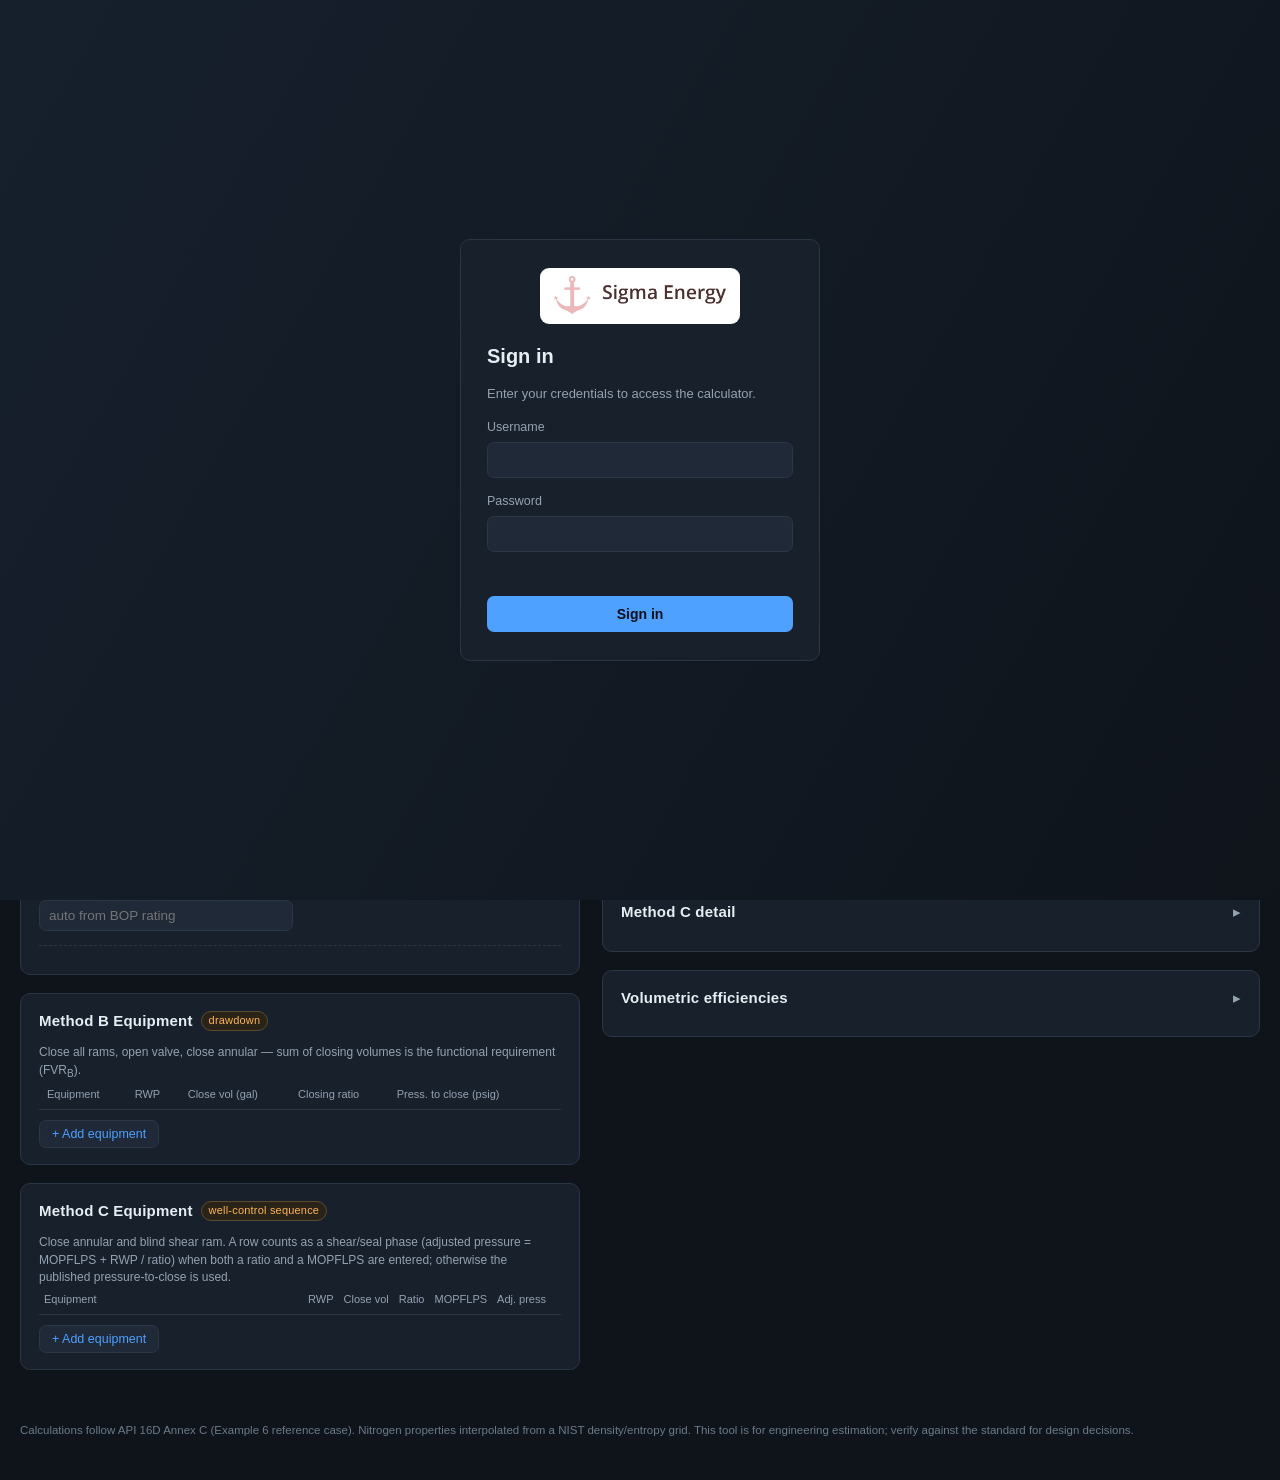
==== index.html @ 119931ff "Add files via upload" ====
<!DOCTYPE html>
<html lang="en">
<head>
  <meta charset="UTF-8" />
  <meta name="viewport" content="width=device-width, initial-scale=1.0" />
  <title>API 16D Accumulator Sizing Calculator</title>
  <meta name="description" content="Interactive API 16D surface BOP accumulator sizing calculator (Methods B & C) with NIST nitrogen properties." />
  <link rel="stylesheet" href="css/style.css" />
</head>
<body>
  <header class="topbar">
    <div class="wrap topbar-row">
      <div class="brand">
        <div class="logo-chip"><img src="assets/Logo.png" alt="Sigma Energy" class="logo" /></div>
        <div>
          <h1>API 16D Accumulator Sizing</h1>
          <p class="sub">Offshore surface BOP stack &mdash; Method B (drawdown) + Method C (well-control) optimization, with NIST nitrogen properties. <a href="edition2.html" class="ed-link">2nd edition (Method A / B) &rarr;</a></p>
        </div>
      </div>
      <button id="logoutBtn" class="logout" style="display:none">Log out</button>
    </div>
  </header>

  <main class="wrap layout">
    <!-- ============ INPUT COLUMN ============ -->
    <section class="col inputs">
      <div class="card">
        <h2>Environmental &amp; Accumulator Inputs</h2>
        <div class="grid2">
          <label>Atmospheric pressure <span class="u">psia</span>
            <input type="number" id="atmospheric" value="14.7" step="0.1" /></label>
          <label>Surface temp at precharge <span class="u">&deg;F</span>
            <input type="number" id="surfaceTemp" value="85" step="1" /></label>
          <label>Temperature range &plusmn; <span class="u">&deg;F</span>
            <input type="number" id="tempRange" value="15" step="1" /></label>
          <label>Accumulator RWP (system) <span class="u">psig</span>
            <input type="number" id="rwp" value="3000" step="50" /></label>
          <label>MOP override <span class="u">psig (optional)</span>
            <input type="number" id="mopOverride" placeholder="auto (shear calc)" step="10" /></label>
          <label>Precharge override <span class="u">psig (optional)</span>
            <input type="number" id="prechargeOverride" value="1624" step="10" /></label>
        </div>
        <p class="note">Pump stop (Method B, 100%) = RWP &nbsp;&bull;&nbsp; pump start (Method C, 90%) = 0.9 &times; RWP.
          Leave precharge override blank to use the calculated optimum.</p>
      </div>

      <div class="card">
        <h2>Shear Pressure Calculator <span class="tag">Cameron EB702D</span></h2>
        <div class="grid2">
          <label class="full">BOP type
            <select id="sh_bopType"></select></label>
          <label>RAM type
            <select id="sh_ramType"></select></label>
          <label>Pipe grade
            <select id="sh_pipeGrade"></select></label>
          <label>Pipe OD <span class="u">in</span>
            <input type="number" id="sh_od" value="3.5" step="0.01" /></label>
          <label>Wall thickness <span class="u">in</span>
            <input type="number" id="sh_wall" value="0.45" step="0.01" /></label>
          <label>Pipe weight <span class="u">ppf</span>
            <input type="number" id="sh_ppf" value="13.3" step="0.1" /></label>
          <label>Wellbore pressure Pw <span class="u">psi</span>
            <input type="number" id="sh_pw" value="3000" step="50" /></label>
          <label>Max operator pressure <span class="u">psi (override)</span>
            <input type="number" id="sh_maxOp" placeholder="auto from BOP rating" step="50" /></label>
        </div>
        <div id="shearResult" class="mini-result"></div>
      </div>

      <div class="card">
        <h2>Method B Equipment <span class="tag">drawdown</span></h2>
        <p class="note">Close all rams, open valve, close annular &mdash; sum of closing volumes is the functional requirement (FVR<sub>B</sub>).</p>
        <table class="eq" id="mbTable">
          <thead><tr><th>Equipment</th><th>RWP</th><th>Close vol (gal)</th><th>Closing ratio</th><th>Press. to close (psig)</th><th></th></tr></thead>
          <tbody></tbody>
        </table>
        <button class="add" data-add="mb">+ Add equipment</button>
      </div>

      <div class="card">
        <h2>Method C Equipment <span class="tag">well-control sequence</span></h2>
        <p class="note">Close annular and blind shear ram. A row counts as a shear/seal phase
          (adjusted pressure = MOPFLPS + RWP / ratio) when both a ratio and a MOPFLPS are entered; otherwise the published pressure-to-close is used.</p>
        <table class="eq" id="mcTable">
          <thead><tr><th>Equipment</th><th>RWP</th><th>Close vol</th><th>Ratio</th><th>MOPFLPS</th><th>Adj. press</th><th></th></tr></thead>
          <tbody></tbody>
        </table>
        <button class="add" data-add="mc">+ Add equipment</button>
      </div>
    </section>

    <!-- ============ RESULTS COLUMN ============ -->
    <section class="col results">
      <div class="card headline">
        <div class="headline-main">
          <div class="big" id="r_minVolume">&mdash;</div>
          <div class="big-label">Minimum accumulator volume required (gal)</div>
        </div>
        <div class="headline-side">
          <div class="kpi"><span id="r_b11">&mdash;</span><label>&times; 11-gal bottles</label></div>
          <div class="kpi"><span id="r_b15">&mdash;</span><label>&times; 15-gal bottles</label></div>
          <div class="kpi"><span id="r_precharge">&mdash;</span><label>precharge (psig)</label></div>
        </div>
      </div>

      <div class="card">
        <h2>Volume vs. Precharge Pressure</h2>
        <canvas id="chart" width="640" height="360"></canvas>
        <div class="legend">
          <span class="lg lg-b">Method B</span>
          <span class="lg lg-c">Method C</span>
          <span class="lg lg-opt">Selected optimum</span>
        </div>
      </div>

      <div class="card">
        <h2>Decision &amp; Optimization</h2>
        <div id="r_decision" class="decision"></div>
      </div>

      <div class="card collapsible">
        <h2 class="toggle">Method B detail <span class="chev">&#9656;</span></h2>
        <div class="body" id="r_methodB"></div>
      </div>
      <div class="card collapsible">
        <h2 class="toggle">Method C detail <span class="chev">&#9656;</span></h2>
        <div class="body" id="r_methodC"></div>
      </div>
      <div class="card collapsible">
        <h2 class="toggle">Volumetric efficiencies <span class="chev">&#9656;</span></h2>
        <div class="body" id="r_ve"></div>
      </div>
    </section>
  </main>

  <footer class="wrap foot">
    <p>Calculations follow API 16D Annex C (Example 6 reference case). Nitrogen properties interpolated from a NIST density/entropy grid.
       This tool is for engineering estimation; verify against the standard for design decisions.</p>
  </footer>

  <div id="loading" class="loading">Loading NIST property data&hellip;</div>

  <div id="login" class="login" style="display:none">
    <form id="loginForm" class="login-box" autocomplete="off">
      <div class="logo-chip login-chip"><img src="assets/Logo.png" alt="Sigma Energy" class="login-logo" /></div>
      <h2>Sign in</h2>
      <p class="login-sub">Enter your credentials to access the calculator.</p>
      <label>Username
        <input type="text" id="loginUser" autocomplete="username" required /></label>
      <label>Password
        <input type="password" id="loginPass" autocomplete="current-password" required /></label>
      <div id="loginError" class="login-error"></div>
      <button type="submit" class="login-btn" id="loginBtn">Sign in</button>
    </form>
  </div>

  <script src="js/config.js"></script>
  <script src="js/auth.js"></script>
  <script src="js/app.js"></script>
</body>
</html>
---- css/style.css ----
:root {
  --bg: #0f141b;
  --panel: #18202b;
  --panel-2: #1f2937;
  --line: #2b3645;
  --text: #e6edf3;
  --muted: #93a1b1;
  --accent: #4ea1ff;
  --accent-2: #ffb454;
  --b: #4ea1ff;
  --c: #ff7a59;
  --opt: #58d68d;
  --warn: #ff6b6b;
  --ok: #58d68d;
  --radius: 10px;
  font-synthesis: none;
}

* { box-sizing: border-box; }

body {
  margin: 0;
  background: var(--bg);
  color: var(--text);
  font-family: "Segoe UI", Roboto, Helvetica, Arial, sans-serif;
  line-height: 1.45;
  -webkit-font-smoothing: antialiased;
}

.wrap { max-width: 1280px; margin: 0 auto; padding: 0 20px; }

.topbar {
  background: linear-gradient(120deg, #16202d, #0f141b);
  border-bottom: 1px solid var(--line);
  padding: 22px 0 18px;
}
.topbar h1 { margin: 0; font-size: 26px; letter-spacing: 0.3px; }
.topbar .sub { margin: 6px 0 0; color: var(--muted); font-size: 14px; }
.ed-link { color: var(--accent, #4ea1ff); text-decoration: none; margin-left: 8px; font-size: 13px; }
.ed-link:hover { text-decoration: underline; }

.layout { display: grid; grid-template-columns: 560px 1fr; gap: 22px; padding-top: 22px; padding-bottom: 40px; align-items: start; }
@media (max-width: 1120px) { .layout { grid-template-columns: 1fr; } }

.col { display: flex; flex-direction: column; gap: 18px; }

.card {
  background: var(--panel);
  border: 1px solid var(--line);
  border-radius: var(--radius);
  padding: 16px 18px;
}
.card h2 {
  margin: 0 0 12px;
  font-size: 15px;
  font-weight: 600;
  letter-spacing: 0.2px;
  display: flex; align-items: center; gap: 8px;
}
.tag {
  font-size: 11px; font-weight: 500; color: var(--accent-2);
  border: 1px solid #5a4a2e; background: #2a2418; padding: 1px 7px; border-radius: 20px;
}

label { display: flex; flex-direction: column; font-size: 12.5px; color: var(--muted); gap: 4px; }
label .u { color: #6c7a89; font-size: 11px; }
.grid2 { display: grid; grid-template-columns: 1fr 1fr; gap: 12px 14px; }
.grid2 .full { grid-column: 1 / -1; }

input, select {
  background: var(--panel-2);
  border: 1px solid var(--line);
  color: var(--text);
  border-radius: 7px;
  padding: 7px 9px;
  font-size: 13.5px;
  width: 100%;
}
input:focus, select:focus { outline: none; border-color: var(--accent); }

.note { color: var(--muted); font-size: 12px; margin: 12px 0 0; }

.mini-result {
  margin-top: 14px; border-top: 1px dashed var(--line); padding-top: 12px;
  font-size: 13px; display: grid; gap: 6px;
}
.mini-result .row { display: flex; justify-content: space-between; gap: 10px; }
.mini-result .row b { font-variant-numeric: tabular-nums; }
.badge { font-size: 11.5px; padding: 2px 8px; border-radius: 20px; }
.badge.ok { background: #15301f; color: var(--ok); border: 1px solid #1f5236; }
.badge.no { background: #321617; color: var(--warn); border: 1px solid #5a2326; }

/* equipment tables */
table.eq { width: 100%; border-collapse: collapse; font-size: 12.5px; }
table.eq th { text-align: left; color: var(--muted); font-weight: 500; padding: 6px 8px; border-bottom: 1px solid var(--line); font-size: 11px; }
table.eq td { padding: 7px 8px; border-bottom: 1px solid #222c38; vertical-align: middle; }
table.eq select, table.eq input { padding: 6px 8px; font-size: 12.5px; }
table.eq input.small { width: 90px; }
/* Method C has more columns; keep the numeric ones tight (and the cell padding
   smaller) so the whole table fits the card and the equipment column gets the
   remaining width like Method B. */
#mcTable th:not(:first-child), #mcTable td:not(:first-child) { width: 1%; white-space: nowrap; }
#mcTable th, #mcTable td { padding: 6px 5px; }
#mcTable td:first-child select { min-width: 150px; }
#mcTable input.small { width: 62px; }
table.eq .num { font-variant-numeric: tabular-nums; color: var(--text); white-space: nowrap; }
.del { background: none; border: none; color: var(--muted); cursor: pointer; font-size: 16px; line-height: 1; padding: 0 4px; }
.del:hover { color: var(--warn); }
button.add {
  margin-top: 10px; background: var(--panel-2); border: 1px solid var(--line);
  color: var(--accent); border-radius: 7px; padding: 6px 12px; cursor: pointer; font-size: 12.5px;
}
button.add:hover { border-color: var(--accent); }

/* headline */
.headline { display: flex; justify-content: space-between; gap: 20px; align-items: center; flex-wrap: wrap; background: linear-gradient(120deg, #15263a, #18202b); }
.headline-main .big { font-size: 46px; font-weight: 700; color: var(--accent); font-variant-numeric: tabular-nums; line-height: 1; }
.headline-main .big-label { color: var(--muted); font-size: 13px; margin-top: 6px; max-width: 260px; }
.headline-side { display: flex; gap: 18px; }
.kpi { text-align: center; }
.kpi span { display: block; font-size: 24px; font-weight: 600; font-variant-numeric: tabular-nums; }
.kpi label { color: var(--muted); font-size: 11px; }

/* chart */
#chart { width: 100%; height: auto; display: block; background: #131a23; border-radius: 8px; }
.legend { display: flex; gap: 16px; margin-top: 10px; font-size: 12px; color: var(--muted); }
.lg { display: inline-flex; align-items: center; gap: 6px; }
.lg::before { content: ""; width: 14px; height: 3px; border-radius: 2px; display: inline-block; }
.lg-b::before { background: var(--b); }
.lg-c::before { background: var(--c); }
.lg-opt::before { background: var(--opt); width: 10px; height: 10px; border-radius: 50%; }

/* decision */
.decision { font-size: 13px; display: grid; gap: 8px; }
.decision .branch { font-weight: 600; color: var(--accent-2); }
.decision table { width: 100%; border-collapse: collapse; }
.decision td { padding: 3px 0; }
.decision td:last-child { text-align: right; font-variant-numeric: tabular-nums; }
.warnline { padding: 8px 10px; border-radius: 7px; font-size: 12.5px; }
.warnline.ok { background: #142a1d; border: 1px solid #1f5236; color: #b9e7cb; }
.warnline.bad { background: #2c1517; border: 1px solid #5a2326; color: #f3b9bd; }

/* collapsible detail */
.collapsible .toggle { cursor: pointer; justify-content: space-between; }
.collapsible .chev { transition: transform 0.15s ease; color: var(--muted); }
.collapsible.open .chev { transform: rotate(90deg); }
.collapsible .body { display: none; padding-top: 4px; }
.collapsible.open .body { display: block; }
.dtable { width: 100%; border-collapse: collapse; font-size: 12.5px; }
.dtable th, .dtable td { padding: 5px 8px; border-bottom: 1px solid #222c38; text-align: right; font-variant-numeric: tabular-nums; }
.dtable th:first-child, .dtable td:first-child { text-align: left; color: var(--muted); font-weight: 500; }
.dtable thead th { color: var(--muted); font-weight: 500; font-size: 11px; }
.section-sub { color: var(--muted); font-size: 11.5px; margin: 12px 0 4px; text-transform: uppercase; letter-spacing: 0.5px; }

.foot { color: #6c7a89; font-size: 11.5px; padding-bottom: 30px; }

.loading {
  position: fixed; inset: 0; background: var(--bg);
  display: flex; align-items: center; justify-content: center;
  color: var(--muted); font-size: 15px; z-index: 50;
}
.loading.hidden { display: none; }

/* topbar row + logout */
.topbar-row { display: flex; align-items: flex-start; justify-content: space-between; gap: 20px; }
.brand { display: flex; align-items: center; gap: 18px; }
/* Logo.png has dark text; sit it on a white chip so it reads on the dark header. */
.logo-chip { background: #fff; padding: 8px 14px; border-radius: 9px; display: inline-flex; align-items: center; flex: none; }
.logo { height: 40px; width: auto; display: block; }
@media (max-width: 560px) { .brand { gap: 12px; } .logo { height: 32px; } .logo-chip { padding: 6px 10px; } }
.logout {
  flex: none; background: var(--panel-2); border: 1px solid var(--line);
  color: var(--muted); border-radius: 7px; padding: 7px 14px; cursor: pointer; font-size: 12.5px;
}
.logout:hover { border-color: var(--accent); color: var(--text); }

/* login gate */
body.locked { overflow: hidden; }
.login {
  position: fixed; inset: 0; z-index: 100;
  background: linear-gradient(120deg, #16202d, #0f141b);
  display: flex; align-items: center; justify-content: center; padding: 20px;
}
.login-box {
  background: var(--panel); border: 1px solid var(--line); border-radius: var(--radius);
  padding: 28px 26px; width: 100%; max-width: 360px;
  display: flex; flex-direction: column; gap: 14px;
}
.login-chip { align-self: center; margin-bottom: 4px; }
.login-logo { height: 40px; width: auto; display: block; }
.login-box h2 { margin: 0; font-size: 20px; }
.login-sub { margin: 0; color: var(--muted); font-size: 13px; }
.login-box label { gap: 6px; font-size: 12.5px; }
.login-box input { font-size: 14px; padding: 9px 10px; }
.login-error { color: var(--warn); font-size: 12.5px; min-height: 16px; }
.login-btn {
  background: var(--accent); border: none; color: #07101c; font-weight: 600;
  border-radius: 7px; padding: 10px; cursor: pointer; font-size: 14px;
}
.login-btn:hover { filter: brightness(1.08); }
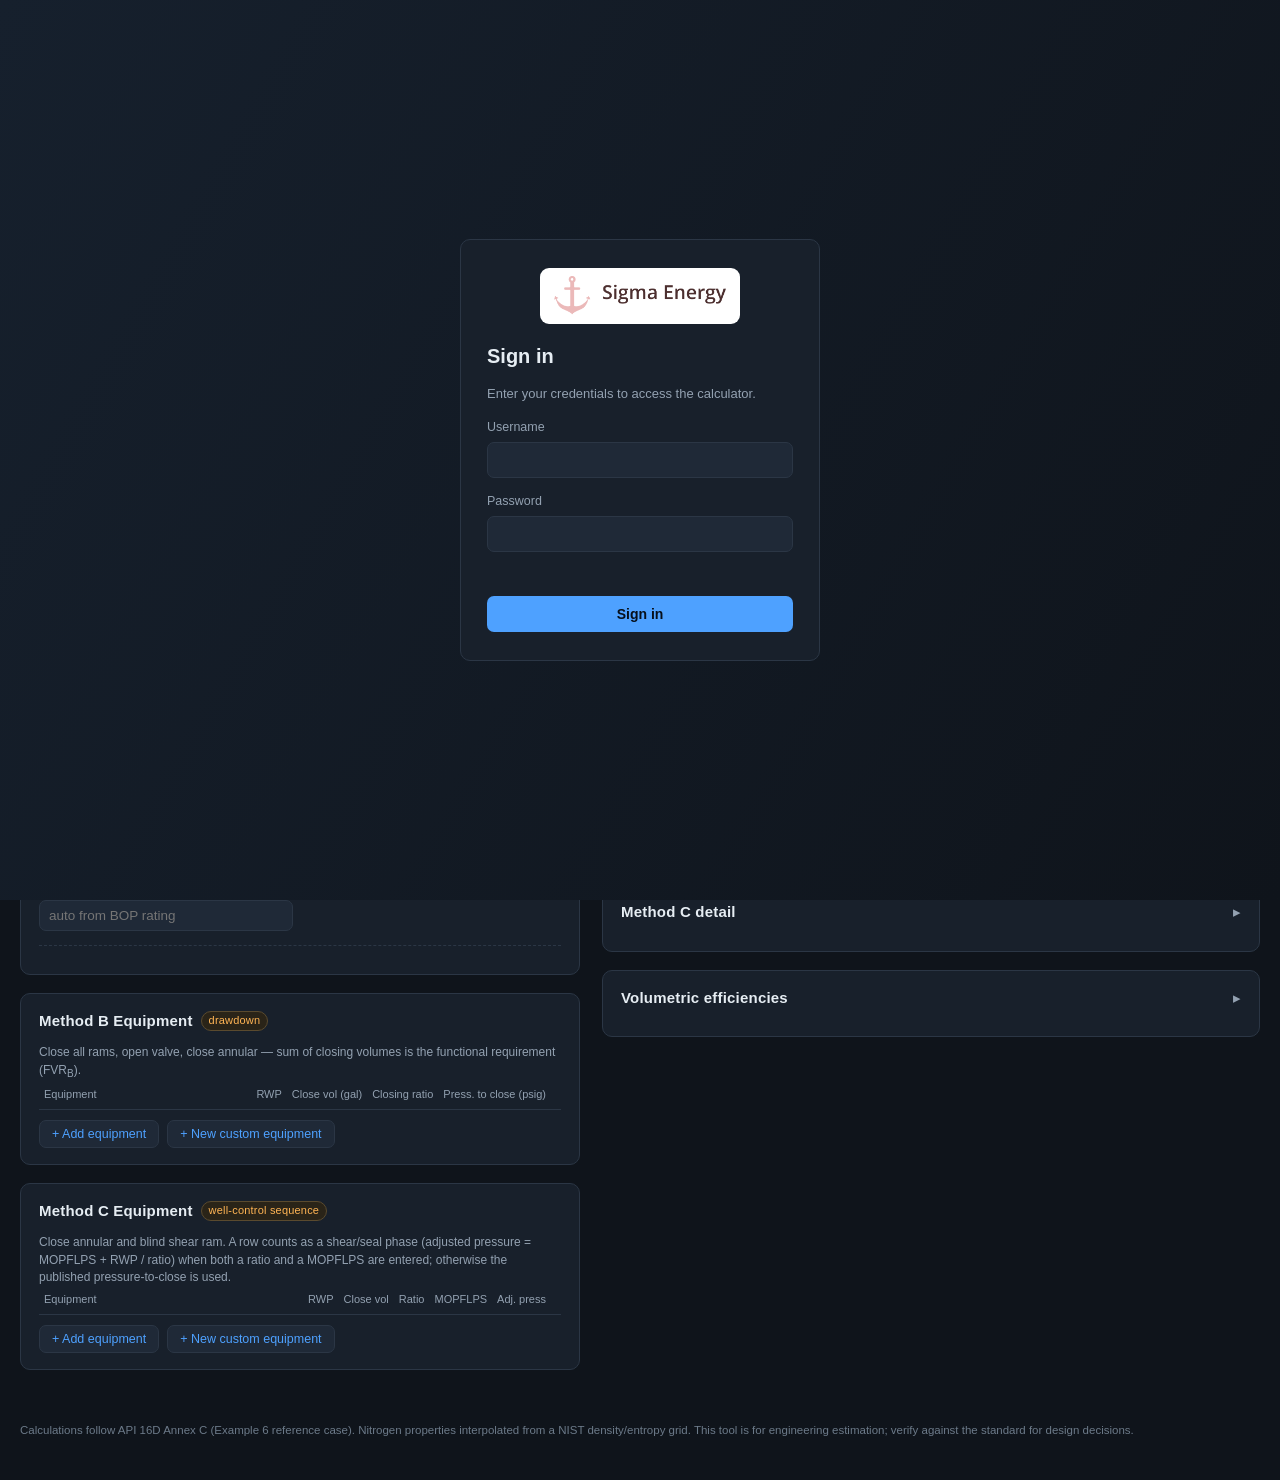
==== commit 2d3d6cad: "code update" ====
--- a/index.html
+++ b/index.html
@@ -14,7 +14,7 @@
         <div class="logo-chip"><img src="assets/Logo.png" alt="Sigma Energy" class="logo" /></div>
         <div>
           <h1>API 16D Accumulator Sizing</h1>
-          <p class="sub">Offshore surface BOP stack &mdash; Method B (drawdown) + Method C (well-control) optimization, with NIST nitrogen properties. <a href="edition2.html" class="ed-link">2nd edition (Method A / B) &rarr;</a></p>
+          <p class="sub">Offshore surface BOP stack &mdash; Method B (drawdown) + Method C (well-control) optimization, with NIST nitrogen properties.<a href="edition2.html" class="ed-link">2nd edition (Method A / B) &rarr;</a></p>
         </div>
       </div>
       <button id="logoutBtn" class="logout" style="display:none">Log out</button>
@@ -74,7 +74,10 @@
           <thead><tr><th>Equipment</th><th>RWP</th><th>Close vol (gal)</th><th>Closing ratio</th><th>Press. to close (psig)</th><th></th></tr></thead>
           <tbody></tbody>
         </table>
-        <button class="add" data-add="mb">+ Add equipment</button>
+        <div class="add-row">
+          <button class="add" data-add="mb">+ Add equipment</button>
+          <button class="add" data-addcustom="mb">+ New custom equipment</button>
+        </div>
       </div>
 
       <div class="card">
@@ -85,7 +88,10 @@
           <thead><tr><th>Equipment</th><th>RWP</th><th>Close vol</th><th>Ratio</th><th>MOPFLPS</th><th>Adj. press</th><th></th></tr></thead>
           <tbody></tbody>
         </table>
-        <button class="add" data-add="mc">+ Add equipment</button>
+        <div class="add-row">
+          <button class="add" data-add="mc">+ Add equipment</button>
+          <button class="add" data-addcustom="mc">+ New custom equipment</button>
+        </div>
       </div>
     </section>
 
--- a/css/style.css
+++ b/css/style.css
@@ -99,10 +99,13 @@
 /* Method C has more columns; keep the numeric ones tight (and the cell padding
    smaller) so the whole table fits the card and the equipment column gets the
    remaining width like Method B. */
-#mcTable th:not(:first-child), #mcTable td:not(:first-child) { width: 1%; white-space: nowrap; }
-#mcTable th, #mcTable td { padding: 6px 5px; }
-#mcTable td:first-child select { min-width: 150px; }
-#mcTable input.small { width: 62px; }
+#mcTable th:not(:first-child), #mcTable td:not(:first-child),
+#mbTable th:not(:first-child), #mbTable td:not(:first-child) { width: 1%; white-space: nowrap; }
+#mcTable th, #mcTable td, #mbTable th, #mbTable td { padding: 6px 5px; }
+#mcTable td:first-child select, #mcTable td:first-child input.name,
+#mbTable td:first-child select, #mbTable td:first-child input.name { min-width: 150px; }
+#mcTable input.small, #mbTable input.small { width: 62px; }
+#mcTable input.name, #mbTable input.name { width: 100%; }
 table.eq .num { font-variant-numeric: tabular-nums; color: var(--text); white-space: nowrap; }
 .del { background: none; border: none; color: var(--muted); cursor: pointer; font-size: 16px; line-height: 1; padding: 0 4px; }
 .del:hover { color: var(--warn); }
@@ -111,6 +114,7 @@
   color: var(--accent); border-radius: 7px; padding: 6px 12px; cursor: pointer; font-size: 12.5px;
 }
 button.add:hover { border-color: var(--accent); }
+.add-row { display: flex; flex-wrap: wrap; gap: 8px; }
 
 /* headline */
 .headline { display: flex; justify-content: space-between; gap: 20px; align-items: center; flex-wrap: wrap; background: linear-gradient(120deg, #15263a, #18202b); }
